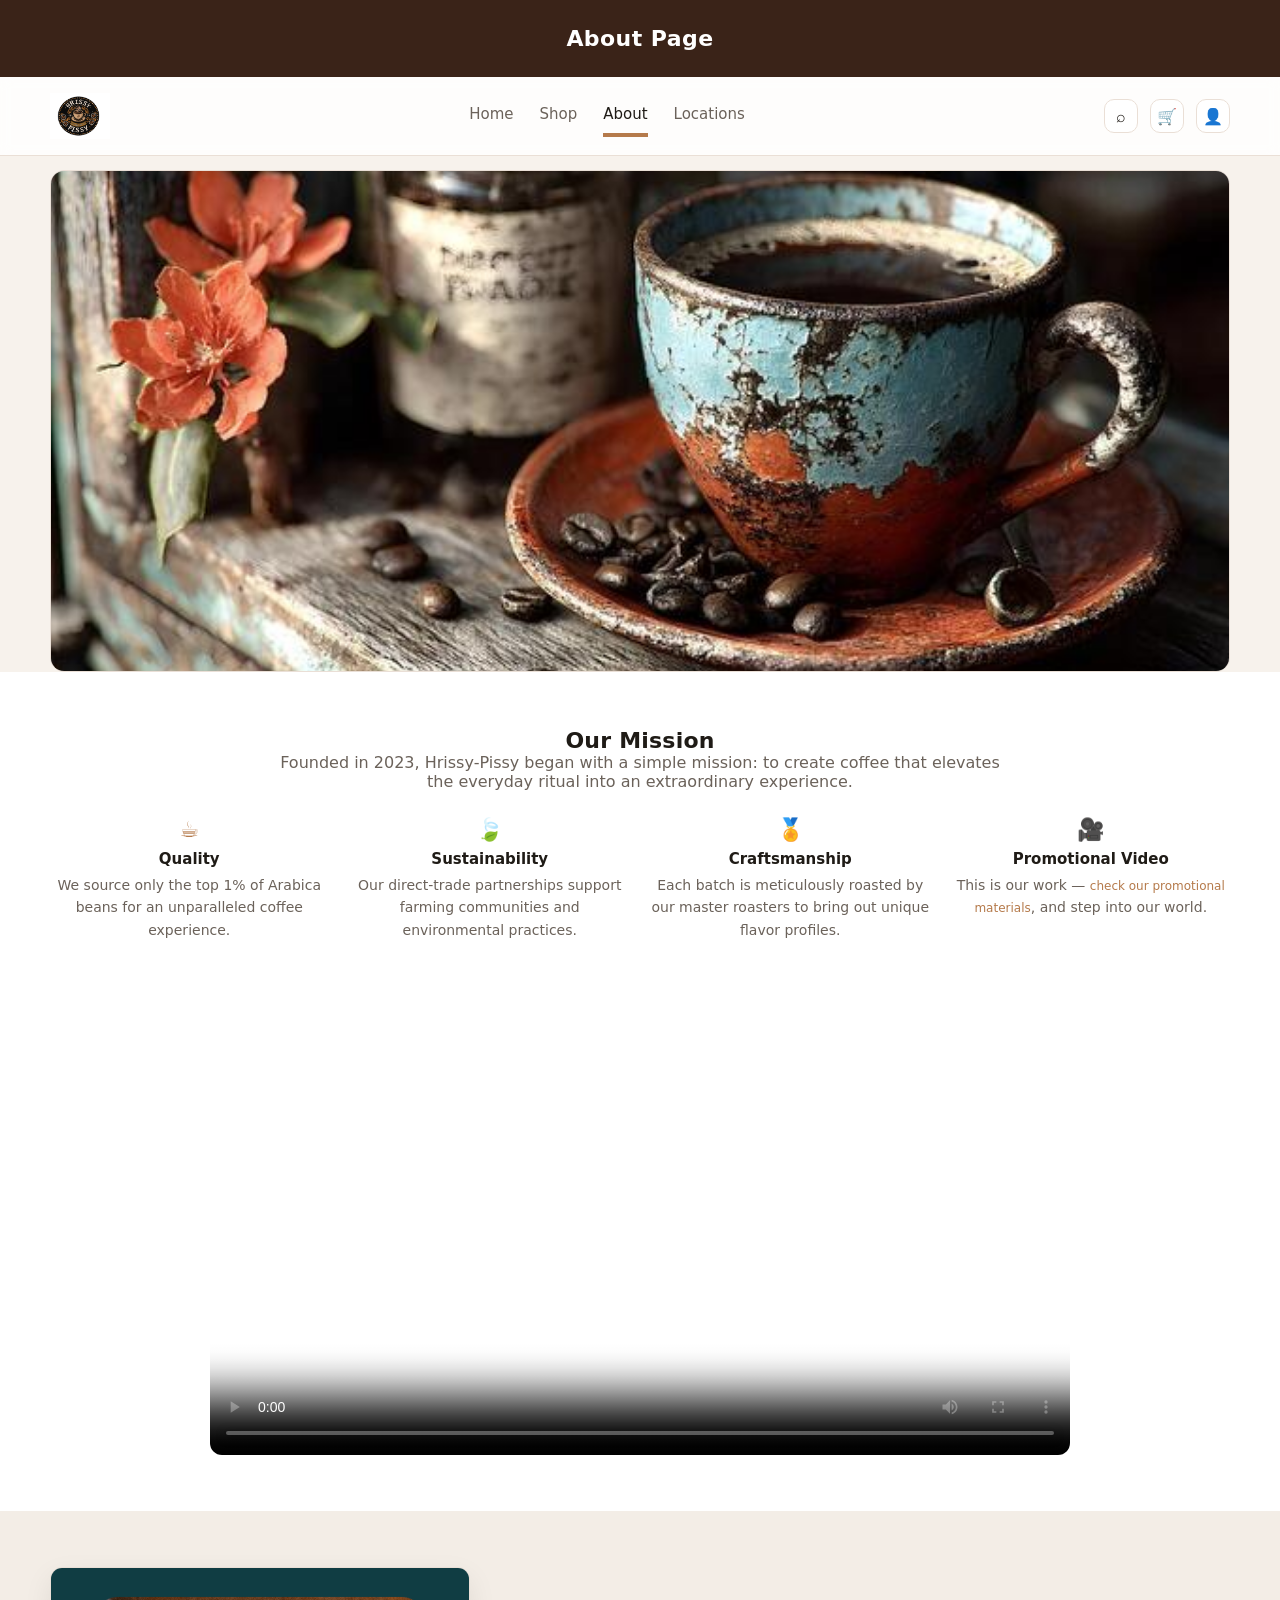
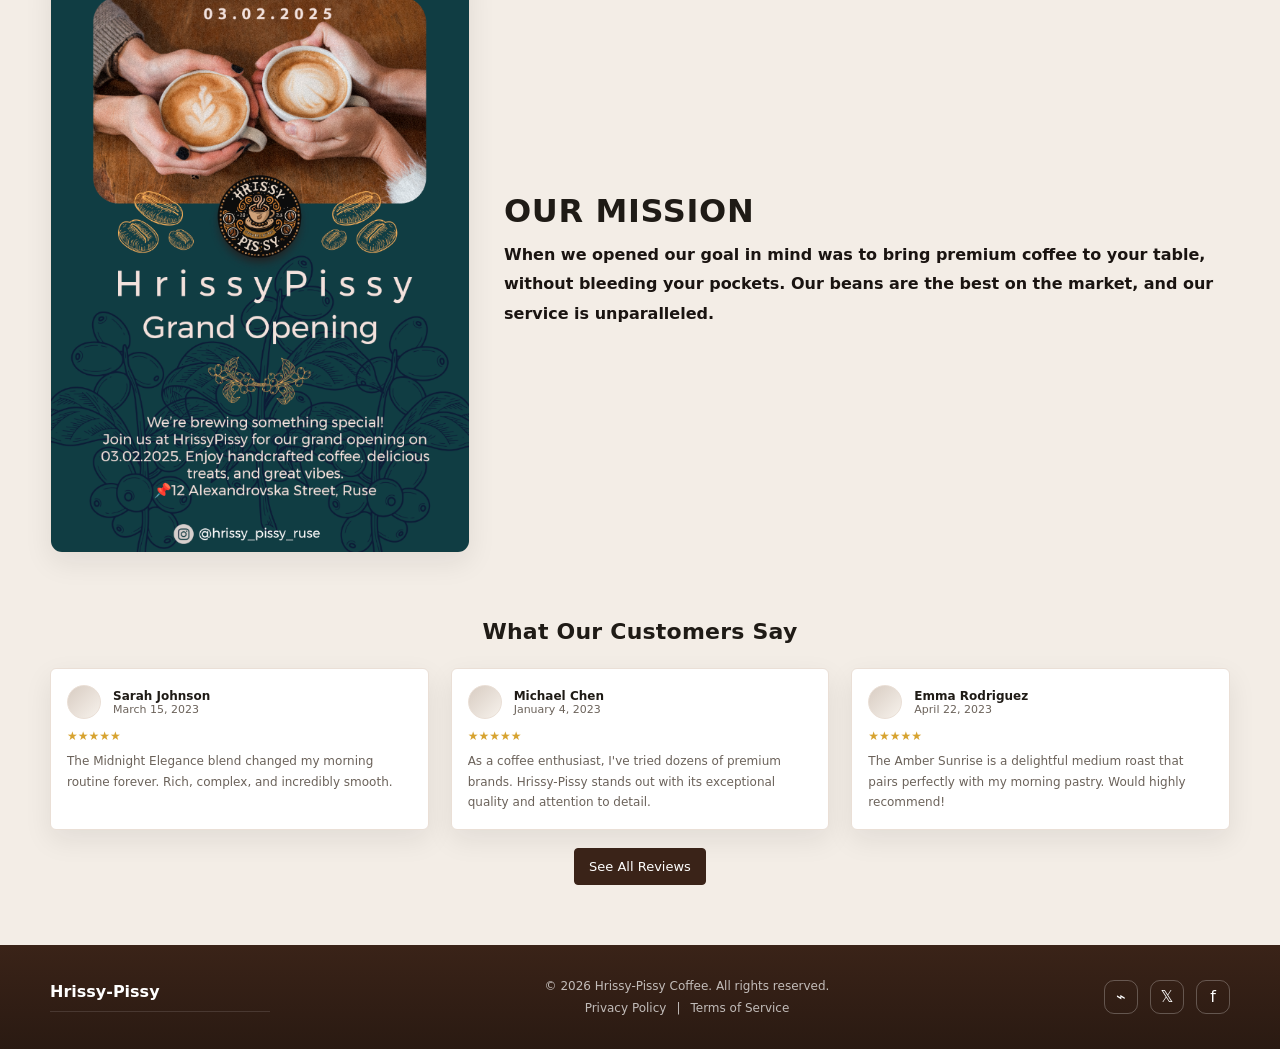
==== templates/about.html @ c489f571 "first commit" ====
<!doctype html>
<html lang="en">
  <head>
    <title>Hrissy-Pissy • About</title>
    <meta charset="utf-8" />
    <meta name="viewport" content="width=device-width, initial-scale=1" />

    <link rel="stylesheet" href="/static/CSS/styles.css" />
  </head>

  <body data-page="about">
    <div class="page-banner" aria-hidden="true">
      <div class="container">About Page</div>
    </div>

    <header class="topbar">
      <div class="container nav">
        <a class="brand" href="/" aria-label="Hrissy-Pissy home">
          <img
            class="logo"
            src="/static/Pictures/logo.png"
            alt="Hrissy-Pissy Logo"
          />
        </a>

        <nav class="navlinks" aria-label="Primary navigation">
          <a href="/" data-nav="home">Home</a>
          <a href="/menu" data-nav="menu">Shop</a>
          <a href="/about" data-nav="about">About</a>
          <a href="/service" data-nav="service">Locations</a>
        </nav>

        <div class="navicons" aria-label="Quick actions">
          <a class="iconbtn" href="/menu" title="Search" aria-label="Search"
            >⌕</a
          >
          <a class="iconbtn" href="/cart" title="Cart" aria-label="Cart"
            >🛒</a
          >
          <button class="iconbtn" id="userBtn" aria-label="User">👤</button>
        </div>

        <div class="user-panel" id="userPanel">
            <!-- LOGIN -->
  <div class="login-form">
    <h3>Login</h3>
    <form class="form" onsubmit="return false">
      <input type="email" id="loginEmail" placeholder="Email" required />
      <input type="password" id="loginPassword" placeholder="Password" required />
      <button id="loginSubmit" class="btn btn-primary btn-block" type="button">Login</button>
      <p id="loginError" class="error-msg"></p>
    </form>
    <div class="user-divider"></div>
    <div class="switch-link" id="switchToSignup">
      Don't have an account? Sign up
    </div>
  </div>

  <!-- SIGNUP -->
  <div class="signup-form">
    <h3>Sign Up</h3>
    <form class="form" onsubmit="return false">
      <input type="text" id="signupUsername" placeholder="Name" required />
      <input type="email" id="signupEmail" placeholder="Email" required />
      <input type="password" id="signupPassword" placeholder="Password" required />
      <button id="signupSubmit" class="btn btn-primary btn-block" type="button">Create Account</button>
      <p id="signupError" class="error-msg"></p>
    </form>
    <div class="user-divider"></div>
    <div class="switch-link" id="switchToLogin">
      Already have an account? Login
    </div>
  </div>

          <!-- SIGNUP -->
          <div class="signup-form">
            <h3>Sign Up</h3>
            <form class="form">
              <input type="text" placeholder="Name" required />
              <input type="email" placeholder="Email" required />
              <input type="password" placeholder="Password" required />
              <button class="btn btn-primary btn-block">Create Account</button>
            </form>

            <div class="user-divider"></div>

            <div class="switch-link" id="switchToLogin">
              Already have an account? Login
            </div>
          </div>
        </div>
      </div>
    </header>

    <main>
      <!-- Hero -->
      <section class="container">
        <div class="hero-banner hero-short">
          <img src="/static/Pictures/hero-about.jpg" alt="Coffee moment" />
          <div class="hero-overlay hero-left">
            <h1>Our Story</h1>
            <p>From bean to cup: the journey of Hrissy-Pissy Coffee</p>
          </div>
        </div>
      </section>

      <!-- Our Mission -->
      <section class="section-block section-white">
        <div class="container">
          <h2 class="section-title center">Our Mission</h2>
          <p class="center muted" style="max-width: 720px; margin: 0 auto 26px">
            Founded in 2023, Hrissy-Pissy began with a simple mission: to create
            coffee that elevates the everyday ritual into an extraordinary
            experience.
          </p>

          <div class="features">
            <div class="feature">
              <div class="feature-icon" aria-hidden="true">☕</div>
              <h3>Quality</h3>
              <p>
                We source only the top 1% of Arabica beans for an unparalleled
                coffee experience.
              </p>
            </div>
            <div class="feature">
              <div class="feature-icon" aria-hidden="true">🍃</div>
              <h3>Sustainability</h3>
              <p>
                Our direct-trade partnerships support farming communities and
                environmental practices.
              </p>
            </div>
            <div class="feature">
              <div class="feature-icon" aria-hidden="true">🏅</div>
              <h3>Craftsmanship</h3>
              <p>
                Each batch is meticulously roasted by our master roasters to
                bring out unique flavor profiles.
              </p>
            </div>
            <div class="feature">
              <div class="feature-icon" aria-hidden="true">🎥</div>
              <h3>Promotional Video</h3>
              <p>
                This is our work —
                <a
                  class="text-link"
                  href="https://youtu.be/SVw5aDdCnKM"
                  aria-label="Watch promotional video"
                  >check our promotional materials</a
                >, and step into our world.
              </p>
            </div>
          </div>
          <div class="promo-video">
            <div class="video-wrapper">
              <video controls poster="/static/Pictures/thumbnail.jpg">
                <source
                  src="/static/Videos/hrissy-pissy compilation.mp4"
                  type="video/mp4"
                />
                Your browser does not support the video tag.
              </video>
            </div>
          </div>
        </div>
      </section>

      <!-- Split section -->
      <section class="section-block section-alt">
        <div class="container split">
          <div class="split-media">
            <img
              src="/static/Pictures/opening-poster.jpg"
              alt="Grand opening poster"
            />
          </div>
          <div class="split-text">
            <h2 class="caps">OUR MISSION</h2>
            <p class="lead">
              When we opened our goal in mind was to bring premium coffee to
              your table, without bleeding your pockets. Our beans are the best
              on the market, and our service is unparalleled.
            </p>
          </div>
        </div>
      </section>

      <!-- Reviews -->
      <section class="section-block section-alt" style="padding-top: 10px">
        <div class="container">
          <h2 class="section-title center">What Our Customers Say</h2>
          <div class="review-grid">
            <article class="review-card">
              <div class="review-head">
                <div class="avatar" aria-hidden="true"></div>
                <div>
                  <div class="review-name">Sarah Johnson</div>
                  <div class="review-date">March 15, 2023</div>
                </div>
              </div>
              <div class="stars" aria-label="5 stars">★★★★★</div>
              <p>
                The Midnight Elegance blend changed my morning routine forever.
                Rich, complex, and incredibly smooth.
              </p>
            </article>

            <article class="review-card">
              <div class="review-head">
                <div class="avatar" aria-hidden="true"></div>
                <div>
                  <div class="review-name">Michael Chen</div>
                  <div class="review-date">January 4, 2023</div>
                </div>
              </div>
              <div class="stars" aria-label="5 stars">★★★★★</div>
              <p>
                As a coffee enthusiast, I've tried dozens of premium brands.
                Hrissy-Pissy stands out with its exceptional quality and
                attention to detail.
              </p>
            </article>

            <article class="review-card">
              <div class="review-head">
                <div class="avatar" aria-hidden="true"></div>
                <div>
                  <div class="review-name">Emma Rodriguez</div>
                  <div class="review-date">April 22, 2023</div>
                </div>
              </div>
              <div class="stars" aria-label="5 stars">★★★★★</div>
              <p>
                The Amber Sunrise is a delightful medium roast that pairs
                perfectly with my morning pastry. Would highly recommend!
              </p>
            </article>
          </div>

          <div class="center" style="margin-top: 18px">
            <a class="btn btn-primary" href="#">See All Reviews</a>
          </div>
        </div>
      </section>
    </main>

    <footer class="footer">
      <div class="container footer-inner">
        <div class="footer-left">
          <div class="footer-brand">Hrissy-Pissy</div>
          <div class="footer-line"></div>
        </div>

        <div class="footer-center">
          <div class="footer-muted">
            © 2026 Hrissy-Pissy Coffee. All rights reserved.
          </div>
          <div class="footer-links">
            <a href="#">Privacy Policy</a>
            <span>|</span>
            <a href="#">Terms of Service</a>
          </div>
        </div>

        <div class="footer-right" aria-label="Social links">
          <a class="social" href="#" aria-label="Instagram">⌁</a>
          <a class="social" href="#" aria-label="Twitter">𝕏</a>
          <a class="social" href="#" aria-label="Facebook">f</a>
        </div>
      </div>
    </footer>

    <script src="/static/JS/script.js"></script>
  </body>
</html>
---- static/CSS/styles.css ----
:root{
  --bg:#f7f2ec;
  --bg-alt:#f3ede6;
  --ink:#1f1b16;
  --muted:#6b625a;
  --card:#ffffff;
  --line:#eadfd6;
  --brown:#3a2318;
  --brown-2:#2a1a12;
  --accent:#b57a4b;
  --radius:12px;
  --shadow:0 10px 28px rgba(31,27,22,.08);
}

*{box-sizing:border-box}
html,body{height:100%}
body {
  margin: 0;
  min-height: 100%; /* Ensures the body is at least as tall as the screen */
  display: flex;
  flex-direction: column;
  font-family: ui-sans-serif, system-ui, -apple-system, Segoe UI, Roboto, Helvetica, Arial;
  color: var(--ink);
  background: var(--bg);
}

main {
  flex: 1; 
}


img{max-width:100%; display:block}
a{color:inherit; text-decoration:none}
button{font:inherit}
input,textarea{font:inherit}

.container{
  width:min(1180px, calc(100% - 64px));
  margin:0 auto;
}
@media (max-width: 640px){
  .container{width:calc(100% - 32px)}
}

.page-banner{
  background:var(--brown);
  color:#fff;
  text-align:center;
  padding:26px 0;
  font-weight:700;
  letter-spacing:.02em;
  font-size:22px;
}

/* Header / nav */
.topbar{
  background:rgba(255,255,255,.85);
  border-bottom:1px solid var(--line);
  backdrop-filter: blur(6px);
  position: relative;
  z-index: 400; 
}
.nav{
  display:flex;
  align-items:center;
  justify-content:space-between;
  gap:24px;
  padding:16px 0;
  position: relative;
}
.brand{
  display:flex;
  align-items:center;
  gap:12px;
  font-weight:700;
}
.brand .logo{
  width:60px;
  height:46px;
  /* border-radius:50%; */
  background:var(--brown);
  color:#fff;
  display:grid;
  place-items:center;
  font-size:12px;
}
.brand-name{font-size:16px; letter-spacing:.2px}

.navlinks{
  display:flex;
  align-items:center;
  gap:26px;
  color:var(--muted);
  font-size:15px;
}
.navlinks a{
  padding:10px 0;
  border-bottom:4px solid transparent;
}
.navlinks a:hover{color:var(--ink)}
.navlinks a.active{color:var(--ink); border-bottom-color:var(--accent)}

.navicons{display:flex; align-items:center; gap:12px}
.iconbtn{
  width:34px;
  height:34px;
  border-radius:10px;
  border:1px solid var(--line);
  background:#fff;
  display:grid;
  place-items:center;
  color:var(--ink);
}
.iconbtn:hover{background:rgba(181,122,75,.08); border-color:rgba(181,122,75,.35)}

@media (max-width: 900px){
  .nav{flex-wrap:wrap; justify-content:center}
  .navlinks{flex-wrap:wrap; justify-content:center}
}

/* Sections */
.section-block{padding:56px 0}
.section-white{background:#fff}
.section-alt{background:var(--bg-alt)}

.center{text-align:center}
.muted{color:var(--muted)}

.section-icon{
  width:34px;
  height:34px;
  margin:0 auto 10px;
  display:grid;
  place-items:center;
  color:var(--accent);
  font-size:22px;
}

.section-title{
  margin:0;
  font-size:22px;
  letter-spacing:.01em;
}

.prose{max-width:760px; margin:18px auto 0; color:var(--muted); font-size:13px; line-height:1.85}
.prose p{margin:0 0 12px}

/* Hero banner */
.hero-banner{
  margin:14px 0 0;
  border-radius:14px;
  overflow:hidden;
  border:1px solid var(--line);
  background:#ddd;
  position:relative;
   z-index: 1;
}
.hero-banner img{
  width:100%;
  height:420px;
  object-fit:cover;
  filter:saturate(.95);
  transition: filter .35s ease;
}
.hero-banner:hover img{
  filter: blur(6px) saturate(.95) brightness(.85);
}
.hero-short img{height:500px}

.hero-overlay{
  position:absolute;
  inset:0;
  display:flex;
  align-items:center;
  justify-content:center;
  flex-direction:column;
  gap:10px;
  text-align:center;
  padding:32px;
  color:#fff;
  background:linear-gradient(90deg, rgba(0,0,0,.40), rgba(0,0,0,.18));
  opacity: 0;
  pointer-events: none;
  transition: opacity .35s ease;
}
.hero-banner:hover .hero-overlay{
  opacity: 1;
  pointer-events: auto;
}
.hero-overlay h1{margin:0; font-size:44px; letter-spacing:.01em}
.hero-overlay p{margin:0; font-size:13px; color:rgba(255,255,255,.85)}
.hero-left{align-items:flex-start; text-align:left}

@media (max-width: 640px){
  .hero-overlay h1{font-size:32px}
  .hero-banner img{height:360px}
}

/* Buttons / links */
.btn{
  display:inline-flex;
  align-items:center;
  justify-content:center;
  gap:8px;
  border-radius:4px;
  border:1px solid transparent;
  padding:10px 14px;
  font-size:13px;
  cursor:pointer;
  background:#fff;
}
.btn-primary{
  background:var(--brown);
  border-color:var(--brown);
  color:#fff;
  margin-bottom: 4px;
}
.btn-primary:hover{background:var(--brown-2); border-color:var(--brown-2)}
.btn-block{width:100%}
.btn-sm{padding:8px 12px; font-size:12px; border-radius:4px; background:var(--brown); color:#fff}
.btn-sm:hover{background:var(--brown-2)}

.text-link{color:var(--accent); font-size:12px}
.text-link:hover{text-decoration:underline}

/* Collection cards (Home) */
.collection-grid{
  margin-top:26px;
  display:grid;
  grid-template-columns:repeat(3, 1fr);
  gap:22px;
}
@media (max-width: 900px){
  .collection-grid{grid-template-columns:1fr}
}
.product-card{
  background:var(--card);
  border:1px solid var(--line);
  border-radius:8px;
  box-shadow:var(--shadow);
  overflow:hidden;
}
.product-img{height:170px; width:100%; object-fit:cover}
.product-body{padding:16px}
.product-body h3{margin:0 0 6px; font-size:14px}
.product-body p{margin:0 0 12px; color:var(--muted); font-size:12px; line-height:1.6}


.product-page {
  display: flex;
  align-items: flex-start;
  gap: 50px;
  margin-bottom: 6x;
}

.product-page-media {
  flex: 0 0 400px; /* fixed image width */
}

.product-page-media img {
  width: 100%;
  border-radius: var(--radius);
  border: 1px solid var(--line);
  box-shadow: var(--shadow);
}

.product-page-info {
  flex: 1;
  padding-left: 6px;
  
}

.product-page-info h1 {
  margin-top: 0;
  font-size: 28px;
}
.product-page-info h3 {
  font-size: 22px;
  margin: 16px 0;
  color: var(--brown);
}

.product-page-info > * {
  margin-bottom: 16px;
}

.product-page-info p {
  line-height: 1.7;
}

/* Mobile layout */
@media (max-width: 900px) {
  .product-page {
    flex-direction: column;
  }

  .product-page-media {
    flex: unset;
    width: 100%;
  }
}
/* Visit section panels */
.visit-grid{
  margin-top:26px;
  display:grid;
  grid-template-columns:1fr 1fr;
  gap:22px;
  align-items:start;
}
@media (max-width: 900px){
  .visit-grid{grid-template-columns:1fr}
}
.panel{
  background:var(--bg-alt);
  border:1px solid var(--line);
  border-radius:6px;
  padding:18px;
}
.panel h3{margin:0 0 12px; font-size:14px}

.icon-list{margin:0; padding:0; list-style:none; color:var(--muted); font-size:12px; line-height:1.65}
.icon-list li{display:flex; gap:10px; margin:0 0 10px}
.icon-list li span{color:var(--accent)}
.icon-list.compact li{margin-bottom:8px}

.form{display:flex; flex-direction:column; gap:10px}
.form input,
.form textarea{
  width:100%;
  border:1px solid #d8ccc2;
  border-radius:3px;
  padding:10px 12px;
  background:#fff;
}
.form textarea{resize:vertical; min-height:110px}
.form input:focus,
.form textarea:focus{outline:2px solid rgba(181,122,75,.22); border-color:rgba(181,122,75,.45)}

.sr-only{
  position:absolute;
  width:1px;
  height:1px;
  padding:0;
  margin:-1px;
  overflow:hidden;
  clip:rect(0,0,0,0);
  white-space:nowrap;
  border:0;
}

/* About: features */
.features{
  margin-top:22px;
  display:grid;
  grid-template-columns:repeat(4, 1fr);
  gap:22px;
  text-align:center;
}
@media (max-width: 1000px){
  .features{grid-template-columns:repeat(2, 1fr)}
}
@media (max-width: 640px){
  .features{grid-template-columns:1fr}
}
.feature-icon{color:var(--accent); font-size:22px; margin-bottom:8px}
.feature h3{margin:0 0 6px; font-size:15px}
.feature p{margin:0; color:var(--muted); font-size:14px; line-height:1.6}

/* About: split */
.split{
  display:grid;
  grid-template-columns: 420px 1fr;
  gap:34px;
  align-items:center;
}
@media (max-width: 900px){
  .split{grid-template-columns:1fr}
}
.split-media img{
  width:100%;
  border-radius:12px;
  border:1px solid var(--line);
  box-shadow:var(--shadow);
}
.caps{margin:0 0 10px; font-size:32px; letter-spacing:.02em}
.lead{margin:0; font-size:16px; line-height:1.85; font-weight:700; color:#1a1411}

/* Reviews */
.review-grid{
  margin-top:24px;
  display:grid;
  grid-template-columns:repeat(3, 1fr);
  gap:22px;
}
@media (max-width: 900px){
  .review-grid{grid-template-columns:1fr}
}
.review-card{
  background:#fff;
  border:1px solid var(--line);
  border-radius:6px;
  padding:16px;
  box-shadow:var(--shadow);
}
.review-head{display:flex; gap:12px; align-items:center; margin-bottom:10px}
.avatar{width:34px; height:34px; border-radius:50%; background:linear-gradient(135deg, #d8ccc2, #f7f2ec); border:1px solid var(--line)}
.review-name{font-weight:700; font-size:12px}
.review-date{color:var(--muted); font-size:11px}
.stars{color:#d7a330; font-size:12px; margin-bottom:8px}
.review-card p{margin:0; color:var(--muted); font-size:12px; line-height:1.7}

/* Shop */
.page-h1{margin:0 0 26px; font-size:28px; letter-spacing:.01em}

.shop-layout{
  display:grid;
  grid-template-columns: 280px 1fr;
  gap:22px;
}
@media (max-width: 1000px){
  .shop-layout{grid-template-columns:1fr}
}

.card-soft{
  background:#fff;
  border:1px solid var(--line);
  border-radius:6px;
  box-shadow:var(--shadow);
  margin-bottom: 6px;
}

.sidebar{padding:18px}
.sidebar-title{margin:0 0 14px; font-size:16px}
.sidebar-links{display:flex; flex-direction:column; gap:10px}
.pill{
  padding:10px 12px;
  border-radius:6px;
  color:var(--ink);
  background:transparent;
}
.pill:hover{background:rgba(181,122,75,.08)}
.pill.active{background:var(--brown); color:#fff}

.products{
  display:grid;
  grid-template-columns:repeat(3, 1fr);
  gap:22px;
}
@media (max-width: 1100px){
  .products{grid-template-columns:repeat(2, 1fr)}
}
@media (max-width: 640px){
  .products{grid-template-columns:1fr}
}

.product-tile{
  background:#fff;
  border:1px solid var(--line);
  border-radius:8px;
  overflow:hidden;
  box-shadow:var(--shadow);
}
.product-tile img{height:170px; width:100%; object-fit:cover}
.tile-body{padding:14px}
.tile-body h3{margin:0 0 6px; font-size:14px}
.tile-body p{margin:0 0 12px; color:var(--muted); font-size:12px; line-height:1.6}
.tile-bottom{display:flex; align-items:center; justify-content:space-between; gap:12px}
.tile-bottom strong{font-size:13px}

/* Locations */
.location-card{
  margin-top:26px;
  display:grid;
  grid-template-columns: 1.1fr 1fr;
  gap:0;
  background:#fff;
  border:1px solid var(--line);
  border-radius:10px;
  overflow:hidden;
  box-shadow:var(--shadow);
}
.location-media img{width:100%; height:100%; min-height:250px; object-fit:cover}
.location-info{padding:18px}
.location-info h2{margin:0 0 12px; font-size:16px}
.amenities{display:flex; flex-wrap:wrap; gap:8px; margin:12px 0 14px}
.amenity{
  padding:6px 10px;
  border-radius:999px;
  background:rgba(107,98,90,.10);
  color:#2a1a12;
  font-size:11px;
  border:1px solid rgba(234,223,214,.9);
}
@media (max-width: 900px){
  .location-card{grid-template-columns:1fr}
  .location-media img{min-height:220px}
}

/* Cart */
.cart-layout{
  margin-top:24px;
  display:grid;
  grid-template-columns: 2fr 1fr;
  gap:22px;
  align-items:start;
}
@media (max-width: 1000px){
  .cart-layout{grid-template-columns:1fr}
}

.card-soft-head{
  padding:18px;
  font-weight:700;
  border-bottom:1px solid var(--line);
}

.cart-card{padding-bottom:16px}
.cart-rows{padding:6px 18px 0}
.cart-row{
  display:flex;
  align-items:flex-start;
  justify-content:space-between;
  gap:18px;
  padding:18px 0;
}
.cart-item{min-width:0}
.cart-name{font-weight:700; font-size:13px; margin-bottom:6px}
.cart-sub{color:var(--muted); font-size:12px; margin-bottom:12px}

.qty{
  display:inline-flex;
  align-items:center;
  border:1px solid #d8ccc2;
  border-radius:3px;
  overflow:hidden;
  background:#fff;
}
.qty button{
  width:34px;
  height:32px;
  border:0;
  background:#fff;
  cursor:pointer;
}
.qty button:hover{background:rgba(181,122,75,.08)}
.qty span{width:34px; text-align:center; font-size:12px}

.cart-right{text-align:right; display:flex; flex-direction:column; gap:12px; align-items:flex-end}
.line-total{font-weight:700; font-size:13px}
.trash{
  width:34px;
  height:34px;
  border-radius:6px;
  border:1px solid #d8ccc2;
  background:#fff;
  cursor:pointer;
}
.trash:hover{border-color:#e8b8b8; background:#fff5f5}

.divider{height:1px; background:var(--line)}

.continue{
  display:inline-flex;
  gap:10px;
  align-items:center;
  color:var(--accent);
  font-size:13px;
  padding:14px 18px 0;
}
.continue:hover{text-decoration:underline}

.summary-card .summary-body{padding:18px}
.sum-row{display:flex; justify-content:space-between; color:var(--muted); font-size:13px; padding:8px 0}
.sum-total{display:flex; justify-content:space-between; padding:10px 0 18px}

/* Footer */
.footer{
  background:linear-gradient(180deg, var(--brown), var(--brown-2));
  color:#fff;
  padding:34px 0;
}
.footer-inner{
  display:flex;
  align-items:center;
  justify-content:space-between;
  gap:18px;
  flex-wrap:wrap;
}
.footer-brand{font-weight:700}
.footer-line{height:1px; width:220px; background:rgba(255,255,255,.12); margin-top:10px}
.footer-center{text-align:center}
.footer-muted{color:rgba(255,255,255,.70); font-size:12px}
.footer-links{margin-top:8px; display:flex; gap:10px; justify-content:center; color:rgba(255,255,255,.70); font-size:12px}
.footer-links a:hover{color:#fff}

.footer-right{display:flex; gap:12px}
.social{
  width:34px;
  height:34px;
  border-radius:10px;
  border:1px solid rgba(255,255,255,.25);
  display:grid;
  place-items:center;
  color:#fff;
}
.social:hover{background:rgba(255,255,255,.08)}



/* Products column wrapper */
.products-area {
  display: flex;
  flex-direction: column;
}

/* SEARCH BAR */
.shop-search {
  max-width: 480px;
  margin-bottom: 24px;
  position: relative;
}

.shop-search input {
  width: 100%;
  padding: 12px 14px;
  border-radius: 8px;
  border: 1px solid var(--line);
  font-size: 14px;
  background: #fff;
  transition: all .2s ease;
}

.shop-search input:focus {
  outline: none;
  border-color: var(--accent);
  box-shadow: 0 0 0 3px rgba(181,122,75,.15);
}

#productSearchCount {
  position: absolute;
  right: 14px;
  top: 50%;
  transform: translateY(-50%);
  font-size: 12px;
  color: var(--muted);
}

.no-products {
  display: none;
  padding: 40px 0;
  text-align: center;
  font-size: 14px;
  color: var(--muted);
}

.highlight {
  background: rgba(181,122,75,.2);
  border-radius: 3px;
  padding: 0 2px;
}


.video-wrapper {
  position: relative;
  width: 100%;
  aspect-ratio: 16 / 9;
  overflow: hidden;
  border-radius: 12px;
}

.video-wrapper video {
  width: 100%;
  height: 100%;
  object-fit: cover;
}

.promo-video {
  margin-top: 30px;
  display: flex;
  justify-content: center;
}

.promo-video .video-wrapper {
  width: 100%;
  max-width: 860px;
}

/* =========================
   LOGIN PANEL (IMPROVED)
========================= */

/* make navicons the anchor */
.navicons {
  position: relative;
}

/* panel */
.user-panel {
  position: absolute;
  top: calc(100% + 8px);
  right: 0;
  width: 300px;
  background: #fff;
  border: 1px solid var(--line);
  border-radius: 14px;
  box-shadow: 0 20px 48px rgba(31,27,22,.13);
  padding: 24px;
  z-index: 300;
  opacity: 0;
  transform: translateY(-6px) scale(.98);
  pointer-events: none;
  transition: opacity .2s ease, transform .2s ease;
}
.user-panel.open {
  opacity: 1;
  transform: translateY(0) scale(1);
  pointer-events: auto;
}
.user-panel h3 {
  margin: 0 0 16px;
  font-size: 15px;
  font-weight: 700;
  color: var(--brown);
}
.user-panel .form { gap: 10px; }
.user-panel .form input {
  font-size: 13px;
  padding: 10px 12px;
  border-radius: 7px;
  border: 1px solid #d8ccc2;
  background: var(--bg);
  transition: border-color .15s, box-shadow .15s;
}
.user-panel .form input:focus {
  outline: none;
  border-color: var(--accent);
  box-shadow: 0 0 0 3px rgba(181,122,75,.14);
  background: #fff;
}
.user-panel .form input::placeholder { color: #b8aca2; }
.signup-form { display: none; }
.user-panel.signup-mode .login-form { display: none; }
.user-panel.signup-mode .signup-form { display: block; }
.user-divider { height: 1px; background: var(--line); margin: 16px 0 12px; }
.switch-link { font-size: 12px; text-align: center; cursor: pointer; color: var(--accent); }
.switch-link:hover { text-decoration: underline; }
#userBtn.active { background: var(--brown); color: #fff; border-color: var(--brown); }
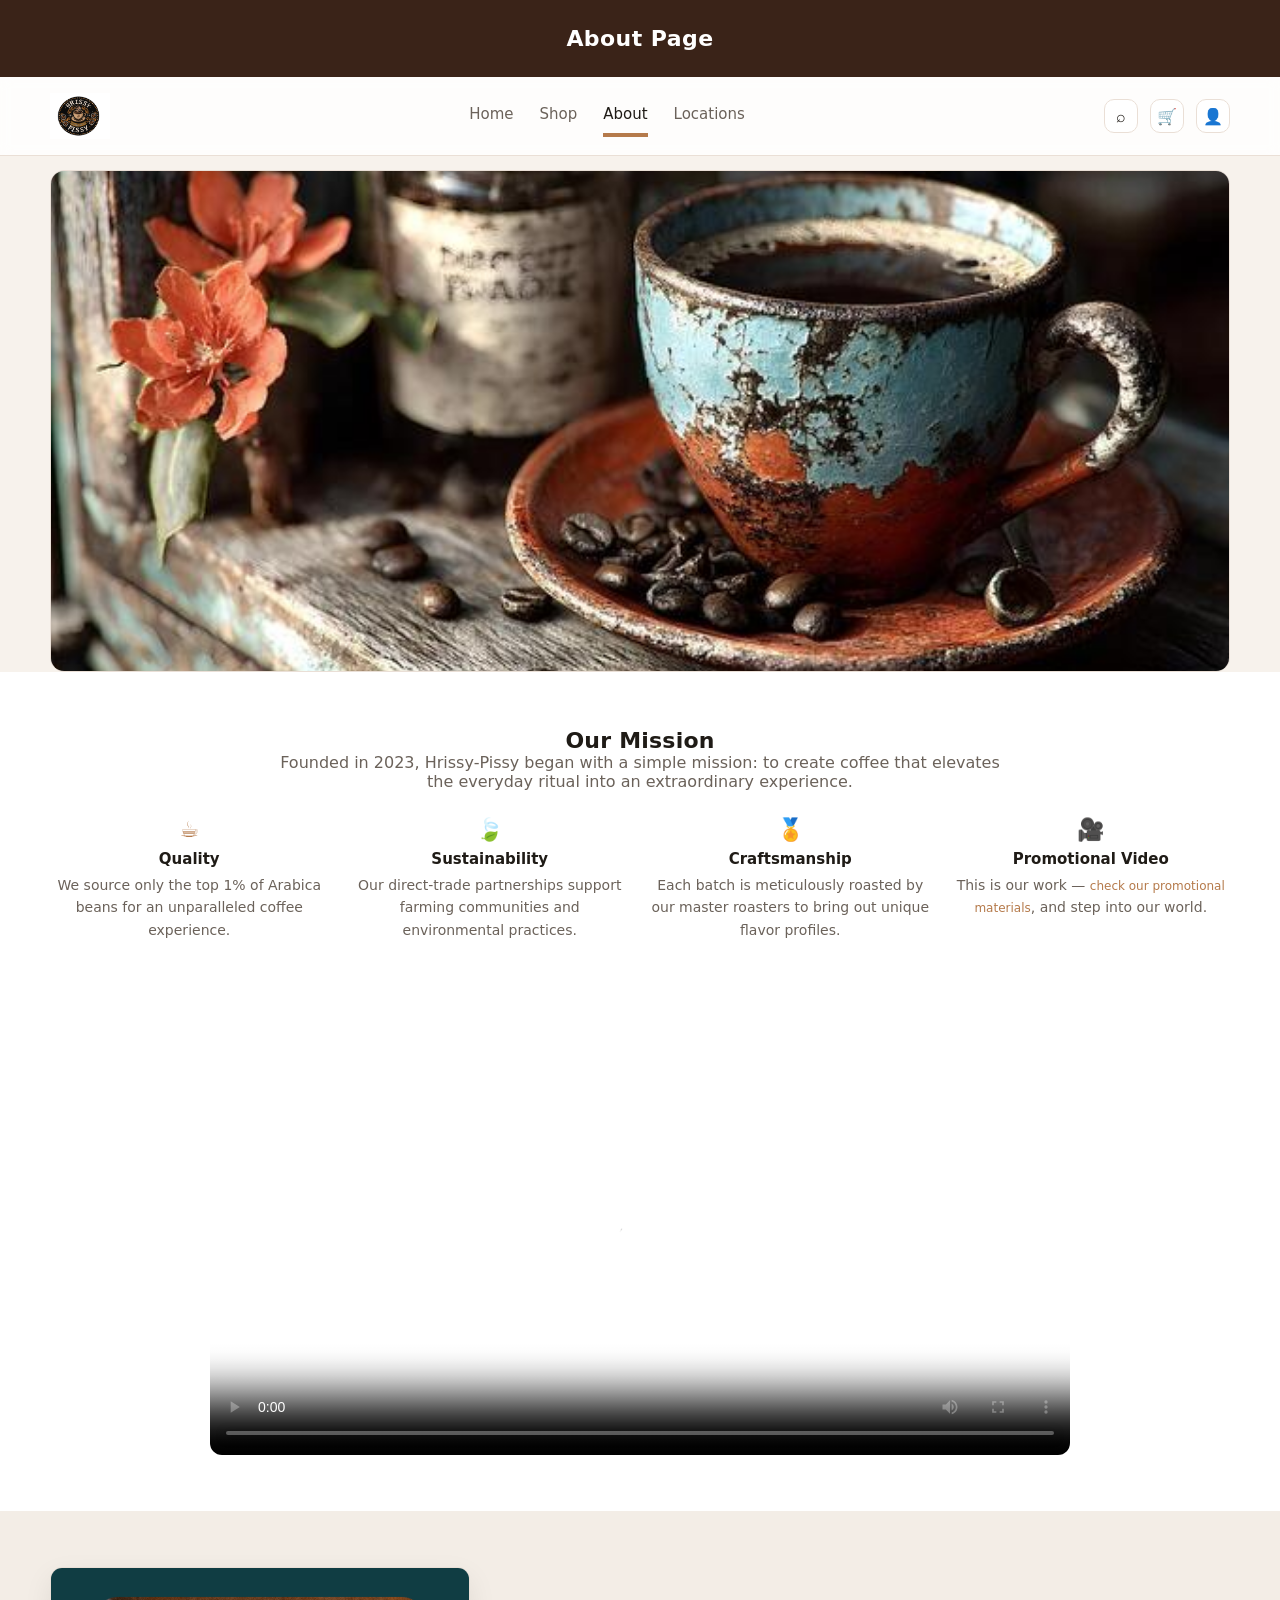
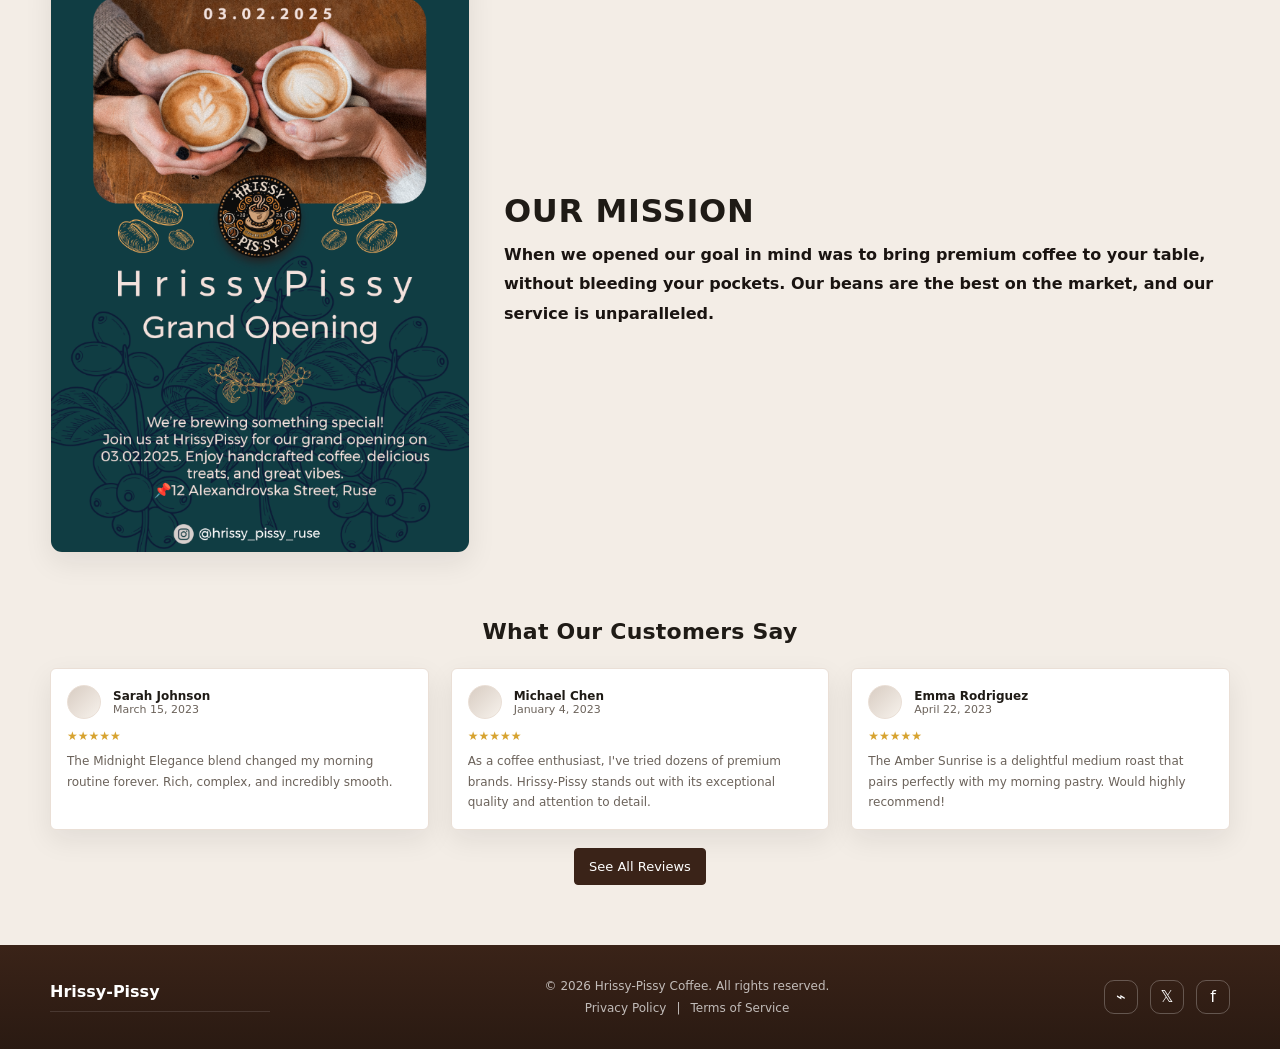
==== commit 83098ad6: "fix double signup" ====
--- a/templates/about.html
+++ b/templates/about.html
@@ -1,277 +1,248 @@
 <!doctype html>
 <html lang="en">
-  <head>
-    <title>Hrissy-Pissy • About</title>
-    <meta charset="utf-8" />
-    <meta name="viewport" content="width=device-width, initial-scale=1" />
-
-    <link rel="stylesheet" href="/static/CSS/styles.css" />
-  </head>
-
-  <body data-page="about">
-    <div class="page-banner" aria-hidden="true">
-      <div class="container">About Page</div>
+
+<head>
+  <title>Hrissy-Pissy • About</title>
+  <meta charset="utf-8" />
+  <meta name="viewport" content="width=device-width, initial-scale=1" />
+
+  <link rel="stylesheet" href="/static/CSS/styles.css" />
+</head>
+
+<body data-page="about">
+  <div class="page-banner" aria-hidden="true">
+    <div class="container">About Page</div>
+  </div>
+
+  <header class="topbar">
+    <div class="container nav">
+      <a class="brand" href="/" aria-label="Hrissy-Pissy home">
+        <img class="logo" src="/static/Pictures/logo.png" alt="Hrissy-Pissy Logo" />
+      </a>
+
+      <nav class="navlinks" aria-label="Primary navigation">
+        <a href="/" data-nav="home">Home</a>
+        <a href="/menu" data-nav="menu">Shop</a>
+        <a href="/about" data-nav="about">About</a>
+        <a href="/service" data-nav="service">Locations</a>
+      </nav>
+
+      <div class="navicons" aria-label="Quick actions">
+        <a class="iconbtn" href="/menu" title="Search" aria-label="Search">⌕</a>
+        <a class="iconbtn" href="/cart" title="Cart" aria-label="Cart">🛒</a>
+        <button class="iconbtn" id="userBtn" aria-label="User">👤</button>
+      </div>
+
+      <div class="user-panel" id="userPanel">
+        <!-- LOGIN -->
+        <div class="login-form">
+          <h3>Login</h3>
+          <form class="form" onsubmit="return false;">
+            <input type="email" id="loginEmail" placeholder="Email" required />
+            <input type="password" id="loginPassword" placeholder="Password" required />
+            <button id="loginSubmit" class="btn btn-primary btn-block" type="button">
+              Login
+            </button>
+            <p id="loginError" class="error-msg"></p>
+          </form>
+          <div class="user-divider"></div>
+          <div class="switch-link" id="switchToSignup">
+            Don't have an account? Sign up
+          </div>
+        </div>
+
+        <!-- SIGNUP -->
+        <div class="signup-form">
+          <h3>Sign Up</h3>
+          <form class="form" onsubmit="return false;">
+            <input type="text" id="signupUsername" placeholder="Name" required />
+            <input type="email" id="signupEmail" placeholder="Email" required />
+            <input type="password" id="signupPassword" placeholder="Password" required />
+            <button id="signupSubmit" class="btn btn-primary btn-block" type="button">
+              Create Account
+            </button>
+            <p id="signupError" class="error-msg"></p>
+          </form>
+          <div class="user-divider"></div>
+          <div class="switch-link" id="switchToLogin">
+            Already have an account? Login
+          </div>
+        </div>
+      </div>
     </div>
-
-    <header class="topbar">
-      <div class="container nav">
-        <a class="brand" href="/" aria-label="Hrissy-Pissy home">
-          <img
-            class="logo"
-            src="/static/Pictures/logo.png"
-            alt="Hrissy-Pissy Logo"
-          />
-        </a>
-
-        <nav class="navlinks" aria-label="Primary navigation">
-          <a href="/" data-nav="home">Home</a>
-          <a href="/menu" data-nav="menu">Shop</a>
-          <a href="/about" data-nav="about">About</a>
-          <a href="/service" data-nav="service">Locations</a>
-        </nav>
-
-        <div class="navicons" aria-label="Quick actions">
-          <a class="iconbtn" href="/menu" title="Search" aria-label="Search"
-            >⌕</a
-          >
-          <a class="iconbtn" href="/cart" title="Cart" aria-label="Cart"
-            >🛒</a
-          >
-          <button class="iconbtn" id="userBtn" aria-label="User">👤</button>
-        </div>
-
-        <div class="user-panel" id="userPanel">
-            <!-- LOGIN -->
-  <div class="login-form">
-    <h3>Login</h3>
-    <form class="form" onsubmit="return false">
-      <input type="email" id="loginEmail" placeholder="Email" required />
-      <input type="password" id="loginPassword" placeholder="Password" required />
-      <button id="loginSubmit" class="btn btn-primary btn-block" type="button">Login</button>
-      <p id="loginError" class="error-msg"></p>
-    </form>
-    <div class="user-divider"></div>
-    <div class="switch-link" id="switchToSignup">
-      Don't have an account? Sign up
+  </header>
+
+  <main>
+    <!-- Hero -->
+    <section class="container">
+      <div class="hero-banner hero-short">
+        <img src="/static/Pictures/hero-about.jpg" alt="Coffee moment" />
+        <div class="hero-overlay hero-left">
+          <h1>Our Story</h1>
+          <p>From bean to cup: the journey of Hrissy-Pissy Coffee</p>
+        </div>
+      </div>
+    </section>
+
+    <!-- Our Mission -->
+    <section class="section-block section-white">
+      <div class="container">
+        <h2 class="section-title center">Our Mission</h2>
+        <p class="center muted" style="max-width: 720px; margin: 0 auto 26px">
+          Founded in 2023, Hrissy-Pissy began with a simple mission: to create
+          coffee that elevates the everyday ritual into an extraordinary
+          experience.
+        </p>
+
+        <div class="features">
+          <div class="feature">
+            <div class="feature-icon" aria-hidden="true">☕</div>
+            <h3>Quality</h3>
+            <p>
+              We source only the top 1% of Arabica beans for an unparalleled
+              coffee experience.
+            </p>
+          </div>
+          <div class="feature">
+            <div class="feature-icon" aria-hidden="true">🍃</div>
+            <h3>Sustainability</h3>
+            <p>
+              Our direct-trade partnerships support farming communities and
+              environmental practices.
+            </p>
+          </div>
+          <div class="feature">
+            <div class="feature-icon" aria-hidden="true">🏅</div>
+            <h3>Craftsmanship</h3>
+            <p>
+              Each batch is meticulously roasted by our master roasters to
+              bring out unique flavor profiles.
+            </p>
+          </div>
+          <div class="feature">
+            <div class="feature-icon" aria-hidden="true">🎥</div>
+            <h3>Promotional Video</h3>
+            <p>
+              This is our work —
+              <a class="text-link" href="https://youtu.be/SVw5aDdCnKM" aria-label="Watch promotional video">check our
+                promotional materials</a>, and step into our world.
+            </p>
+          </div>
+        </div>
+        <div class="promo-video">
+          <div class="video-wrapper">
+            <video controls poster="/static/Pictures/thumbnail.jpg">
+              <source src="/static/Videos/hrissy-pissy compilation.mp4" type="video/mp4" />
+              Your browser does not support the video tag.
+            </video>
+          </div>
+        </div>
+      </div>
+    </section>
+
+    <!-- Split section -->
+    <section class="section-block section-alt">
+      <div class="container split">
+        <div class="split-media">
+          <img src="/static/Pictures/opening-poster.jpg" alt="Grand opening poster" />
+        </div>
+        <div class="split-text">
+          <h2 class="caps">OUR MISSION</h2>
+          <p class="lead">
+            When we opened our goal in mind was to bring premium coffee to
+            your table, without bleeding your pockets. Our beans are the best
+            on the market, and our service is unparalleled.
+          </p>
+        </div>
+      </div>
+    </section>
+
+    <!-- Reviews -->
+    <section class="section-block section-alt" style="padding-top: 10px">
+      <div class="container">
+        <h2 class="section-title center">What Our Customers Say</h2>
+        <div class="review-grid">
+          <article class="review-card">
+            <div class="review-head">
+              <div class="avatar" aria-hidden="true"></div>
+              <div>
+                <div class="review-name">Sarah Johnson</div>
+                <div class="review-date">March 15, 2023</div>
+              </div>
+            </div>
+            <div class="stars" aria-label="5 stars">★★★★★</div>
+            <p>
+              The Midnight Elegance blend changed my morning routine forever.
+              Rich, complex, and incredibly smooth.
+            </p>
+          </article>
+
+          <article class="review-card">
+            <div class="review-head">
+              <div class="avatar" aria-hidden="true"></div>
+              <div>
+                <div class="review-name">Michael Chen</div>
+                <div class="review-date">January 4, 2023</div>
+              </div>
+            </div>
+            <div class="stars" aria-label="5 stars">★★★★★</div>
+            <p>
+              As a coffee enthusiast, I've tried dozens of premium brands.
+              Hrissy-Pissy stands out with its exceptional quality and
+              attention to detail.
+            </p>
+          </article>
+
+          <article class="review-card">
+            <div class="review-head">
+              <div class="avatar" aria-hidden="true"></div>
+              <div>
+                <div class="review-name">Emma Rodriguez</div>
+                <div class="review-date">April 22, 2023</div>
+              </div>
+            </div>
+            <div class="stars" aria-label="5 stars">★★★★★</div>
+            <p>
+              The Amber Sunrise is a delightful medium roast that pairs
+              perfectly with my morning pastry. Would highly recommend!
+            </p>
+          </article>
+        </div>
+
+        <div class="center" style="margin-top: 18px">
+          <a class="btn btn-primary" href="#">See All Reviews</a>
+        </div>
+      </div>
+    </section>
+  </main>
+
+  <footer class="footer">
+    <div class="container footer-inner">
+      <div class="footer-left">
+        <div class="footer-brand">Hrissy-Pissy</div>
+        <div class="footer-line"></div>
+      </div>
+
+      <div class="footer-center">
+        <div class="footer-muted">
+          © 2026 Hrissy-Pissy Coffee. All rights reserved.
+        </div>
+        <div class="footer-links">
+          <a href="#">Privacy Policy</a>
+          <span>|</span>
+          <a href="#">Terms of Service</a>
+        </div>
+      </div>
+
+      <div class="footer-right" aria-label="Social links">
+        <a class="social" href="#" aria-label="Instagram">⌁</a>
+        <a class="social" href="#" aria-label="Twitter">𝕏</a>
+        <a class="social" href="#" aria-label="Facebook">f</a>
+      </div>
     </div>
-  </div>
-
-  <!-- SIGNUP -->
-  <div class="signup-form">
-    <h3>Sign Up</h3>
-    <form class="form" onsubmit="return false">
-      <input type="text" id="signupUsername" placeholder="Name" required />
-      <input type="email" id="signupEmail" placeholder="Email" required />
-      <input type="password" id="signupPassword" placeholder="Password" required />
-      <button id="signupSubmit" class="btn btn-primary btn-block" type="button">Create Account</button>
-      <p id="signupError" class="error-msg"></p>
-    </form>
-    <div class="user-divider"></div>
-    <div class="switch-link" id="switchToLogin">
-      Already have an account? Login
-    </div>
-  </div>
-
-          <!-- SIGNUP -->
-          <div class="signup-form">
-            <h3>Sign Up</h3>
-            <form class="form">
-              <input type="text" placeholder="Name" required />
-              <input type="email" placeholder="Email" required />
-              <input type="password" placeholder="Password" required />
-              <button class="btn btn-primary btn-block">Create Account</button>
-            </form>
-
-            <div class="user-divider"></div>
-
-            <div class="switch-link" id="switchToLogin">
-              Already have an account? Login
-            </div>
-          </div>
-        </div>
-      </div>
-    </header>
-
-    <main>
-      <!-- Hero -->
-      <section class="container">
-        <div class="hero-banner hero-short">
-          <img src="/static/Pictures/hero-about.jpg" alt="Coffee moment" />
-          <div class="hero-overlay hero-left">
-            <h1>Our Story</h1>
-            <p>From bean to cup: the journey of Hrissy-Pissy Coffee</p>
-          </div>
-        </div>
-      </section>
-
-      <!-- Our Mission -->
-      <section class="section-block section-white">
-        <div class="container">
-          <h2 class="section-title center">Our Mission</h2>
-          <p class="center muted" style="max-width: 720px; margin: 0 auto 26px">
-            Founded in 2023, Hrissy-Pissy began with a simple mission: to create
-            coffee that elevates the everyday ritual into an extraordinary
-            experience.
-          </p>
-
-          <div class="features">
-            <div class="feature">
-              <div class="feature-icon" aria-hidden="true">☕</div>
-              <h3>Quality</h3>
-              <p>
-                We source only the top 1% of Arabica beans for an unparalleled
-                coffee experience.
-              </p>
-            </div>
-            <div class="feature">
-              <div class="feature-icon" aria-hidden="true">🍃</div>
-              <h3>Sustainability</h3>
-              <p>
-                Our direct-trade partnerships support farming communities and
-                environmental practices.
-              </p>
-            </div>
-            <div class="feature">
-              <div class="feature-icon" aria-hidden="true">🏅</div>
-              <h3>Craftsmanship</h3>
-              <p>
-                Each batch is meticulously roasted by our master roasters to
-                bring out unique flavor profiles.
-              </p>
-            </div>
-            <div class="feature">
-              <div class="feature-icon" aria-hidden="true">🎥</div>
-              <h3>Promotional Video</h3>
-              <p>
-                This is our work —
-                <a
-                  class="text-link"
-                  href="https://youtu.be/SVw5aDdCnKM"
-                  aria-label="Watch promotional video"
-                  >check our promotional materials</a
-                >, and step into our world.
-              </p>
-            </div>
-          </div>
-          <div class="promo-video">
-            <div class="video-wrapper">
-              <video controls poster="/static/Pictures/thumbnail.jpg">
-                <source
-                  src="/static/Videos/hrissy-pissy compilation.mp4"
-                  type="video/mp4"
-                />
-                Your browser does not support the video tag.
-              </video>
-            </div>
-          </div>
-        </div>
-      </section>
-
-      <!-- Split section -->
-      <section class="section-block section-alt">
-        <div class="container split">
-          <div class="split-media">
-            <img
-              src="/static/Pictures/opening-poster.jpg"
-              alt="Grand opening poster"
-            />
-          </div>
-          <div class="split-text">
-            <h2 class="caps">OUR MISSION</h2>
-            <p class="lead">
-              When we opened our goal in mind was to bring premium coffee to
-              your table, without bleeding your pockets. Our beans are the best
-              on the market, and our service is unparalleled.
-            </p>
-          </div>
-        </div>
-      </section>
-
-      <!-- Reviews -->
-      <section class="section-block section-alt" style="padding-top: 10px">
-        <div class="container">
-          <h2 class="section-title center">What Our Customers Say</h2>
-          <div class="review-grid">
-            <article class="review-card">
-              <div class="review-head">
-                <div class="avatar" aria-hidden="true"></div>
-                <div>
-                  <div class="review-name">Sarah Johnson</div>
-                  <div class="review-date">March 15, 2023</div>
-                </div>
-              </div>
-              <div class="stars" aria-label="5 stars">★★★★★</div>
-              <p>
-                The Midnight Elegance blend changed my morning routine forever.
-                Rich, complex, and incredibly smooth.
-              </p>
-            </article>
-
-            <article class="review-card">
-              <div class="review-head">
-                <div class="avatar" aria-hidden="true"></div>
-                <div>
-                  <div class="review-name">Michael Chen</div>
-                  <div class="review-date">January 4, 2023</div>
-                </div>
-              </div>
-              <div class="stars" aria-label="5 stars">★★★★★</div>
-              <p>
-                As a coffee enthusiast, I've tried dozens of premium brands.
-                Hrissy-Pissy stands out with its exceptional quality and
-                attention to detail.
-              </p>
-            </article>
-
-            <article class="review-card">
-              <div class="review-head">
-                <div class="avatar" aria-hidden="true"></div>
-                <div>
-                  <div class="review-name">Emma Rodriguez</div>
-                  <div class="review-date">April 22, 2023</div>
-                </div>
-              </div>
-              <div class="stars" aria-label="5 stars">★★★★★</div>
-              <p>
-                The Amber Sunrise is a delightful medium roast that pairs
-                perfectly with my morning pastry. Would highly recommend!
-              </p>
-            </article>
-          </div>
-
-          <div class="center" style="margin-top: 18px">
-            <a class="btn btn-primary" href="#">See All Reviews</a>
-          </div>
-        </div>
-      </section>
-    </main>
-
-    <footer class="footer">
-      <div class="container footer-inner">
-        <div class="footer-left">
-          <div class="footer-brand">Hrissy-Pissy</div>
-          <div class="footer-line"></div>
-        </div>
-
-        <div class="footer-center">
-          <div class="footer-muted">
-            © 2026 Hrissy-Pissy Coffee. All rights reserved.
-          </div>
-          <div class="footer-links">
-            <a href="#">Privacy Policy</a>
-            <span>|</span>
-            <a href="#">Terms of Service</a>
-          </div>
-        </div>
-
-        <div class="footer-right" aria-label="Social links">
-          <a class="social" href="#" aria-label="Instagram">⌁</a>
-          <a class="social" href="#" aria-label="Twitter">𝕏</a>
-          <a class="social" href="#" aria-label="Facebook">f</a>
-        </div>
-      </div>
-    </footer>
-
-    <script src="/static/JS/script.js"></script>
-  </body>
-</html>
+  </footer>
+
+  <script src="/static/JS/script.js"></script>
+</body>
+
+</html>
--- a/static/CSS/styles.css
+++ b/static/CSS/styles.css
@@ -744,4 +744,12 @@
 .user-divider { height: 1px; background: var(--line); margin: 16px 0 12px; }
 .switch-link { font-size: 12px; text-align: center; cursor: pointer; color: var(--accent); }
 .switch-link:hover { text-decoration: underline; }
-#userBtn.active { background: var(--brown); color: #fff; border-color: var(--brown); }+#userBtn.active { background: var(--brown); color: #fff; border-color: var(--brown); }
+
+.error-msg {
+    color: #e53e3e;
+    font-size: 0.82rem;
+    display: block;
+    margin-top: 2px;
+    min-height: 1em;
+}
